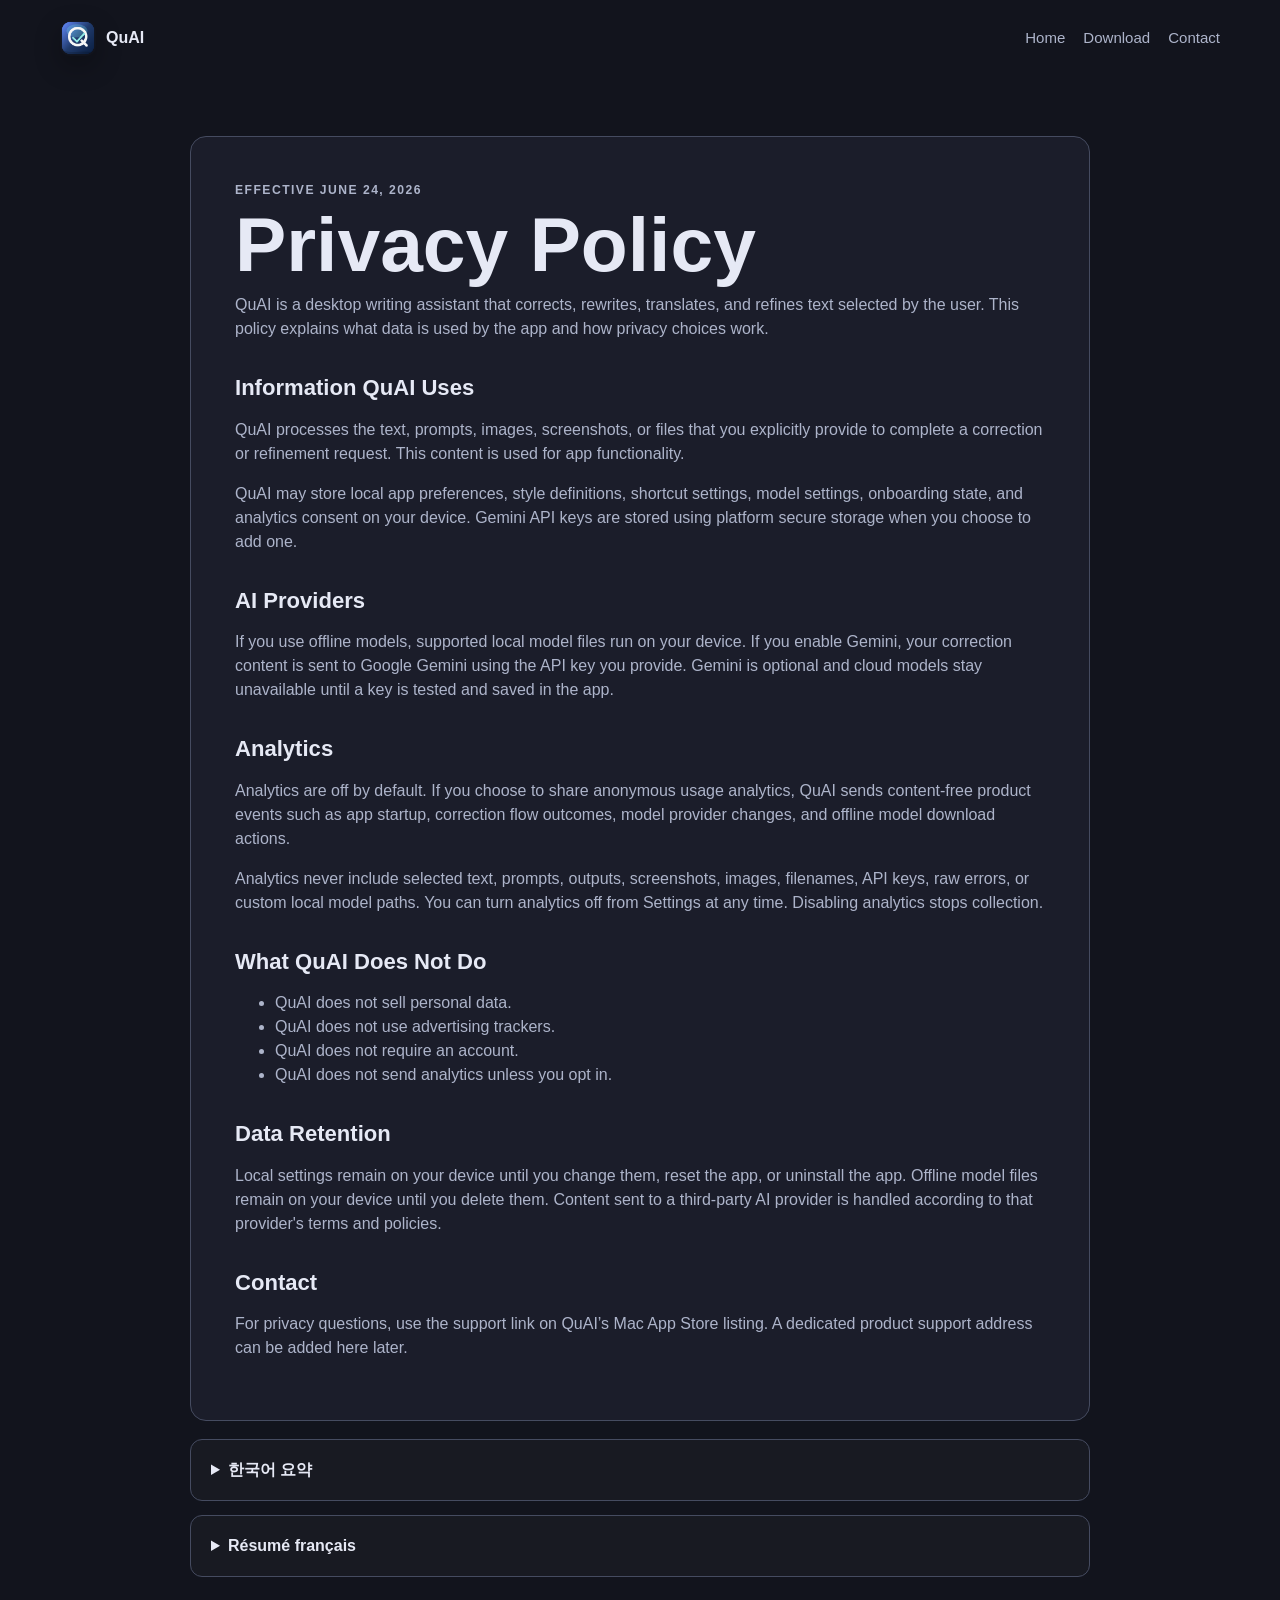
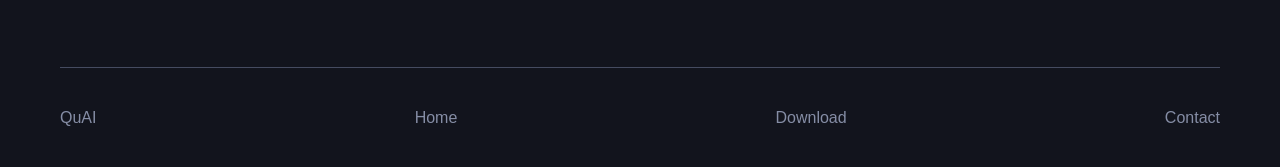
==== privacy/index.html @ df254c68 "Publish QuAI website" ====
<!doctype html>
<html lang="en">
  <head>
    <meta charset="utf-8">
    <meta name="viewport" content="width=device-width, initial-scale=1">
    <title>QuAI Privacy Policy</title>
    <meta
      name="description"
      content="QuAI privacy policy for app functionality, optional Gemini use, local models, and opt-in content-free analytics."
    >
    <meta name="theme-color" content="#12141d">
    <link rel="icon" href="/assets/quai-icon.png">
    <link rel="stylesheet" href="/styles.css">
  </head>
  <body>
    <header class="site-header">
      <a class="brand" href="/" aria-label="QuAI home">
        <img src="/assets/quai-icon.png" alt="" width="36" height="36">
        <span>QuAI</span>
      </a>
      <nav aria-label="Primary">
        <a href="/">Home</a>
        <a href="/#download">Download</a>
        <a href="/#contact">Contact</a>
      </nav>
    </header>

    <main class="policy-shell">
      <article class="policy">
        <p class="eyebrow">Effective June 24, 2026</p>
        <h1>Privacy Policy</h1>
        <p>
          QuAI is a desktop writing assistant that corrects, rewrites, translates,
          and refines text selected by the user. This policy explains what data is
          used by the app and how privacy choices work.
        </p>

        <h2>Information QuAI Uses</h2>
        <p>
          QuAI processes the text, prompts, images, screenshots, or files that you
          explicitly provide to complete a correction or refinement request. This
          content is used for app functionality.
        </p>
        <p>
          QuAI may store local app preferences, style definitions, shortcut
          settings, model settings, onboarding state, and analytics consent on your
          device. Gemini API keys are stored using platform secure storage when you
          choose to add one.
        </p>

        <h2>AI Providers</h2>
        <p>
          If you use offline models, supported local model files run on your device.
          If you enable Gemini, your correction content is sent to Google Gemini
          using the API key you provide. Gemini is optional and cloud models stay
          unavailable until a key is tested and saved in the app.
        </p>

        <h2>Analytics</h2>
        <p>
          Analytics are off by default. If you choose to share anonymous usage
          analytics, QuAI sends content-free product events such as app startup,
          correction flow outcomes, model provider changes, and offline model
          download actions.
        </p>
        <p>
          Analytics never include selected text, prompts, outputs, screenshots,
          images, filenames, API keys, raw errors, or custom local model paths. You
          can turn analytics off from Settings at any time. Disabling analytics
          stops collection.
        </p>

        <h2>What QuAI Does Not Do</h2>
        <ul>
          <li>QuAI does not sell personal data.</li>
          <li>QuAI does not use advertising trackers.</li>
          <li>QuAI does not require an account.</li>
          <li>QuAI does not send analytics unless you opt in.</li>
        </ul>

        <h2>Data Retention</h2>
        <p>
          Local settings remain on your device until you change them, reset the
          app, or uninstall the app. Offline model files remain on your device until
          you delete them. Content sent to a third-party AI provider is handled
          according to that provider's terms and policies.
        </p>

        <h2>Contact</h2>
        <p>
          For privacy questions, use the support link on QuAI’s Mac App Store
          listing. A dedicated product support address can be added here later.
        </p>
      </article>

      <section class="translations" aria-label="Localized summaries">
        <details>
          <summary>한국어 요약</summary>
          <p>
            QuAI는 사용자가 명시적으로 선택하거나 제공한 텍스트, 지시문, 이미지,
            스크린샷 또는 파일만 교정 기능을 위해 사용합니다. 오프라인 모델은
            기기에서 실행되며, Gemini는 사용자가 직접 추가하고 검증한 API 키가
            있을 때만 사용됩니다.
          </p>
          <p>
            분석은 기본적으로 꺼져 있습니다. 사용자가 동의한 경우에도 선택한
            텍스트, 프롬프트, 출력, 이미지, 파일 이름, API 키, 원시 오류 또는
            사용자 지정 로컬 모델 경로는 분석으로 전송되지 않습니다.
          </p>
        </details>
        <details>
          <summary>Résumé français</summary>
          <p>
            QuAI utilise uniquement le texte, les instructions, les images, les
            captures d'écran ou les fichiers que vous fournissez explicitement pour
            effectuer une correction. Les modèles hors ligne s'exécutent sur votre
            appareil, et Gemini n'est utilisé que si vous ajoutez et vérifiez votre
            propre clé API.
          </p>
          <p>
            Les analyses sont désactivées par défaut. Même si vous les activez,
            elles n'incluent jamais le texte sélectionné, les prompts, les sorties,
            les images, les noms de fichiers, les clés API, les erreurs brutes ou
            les chemins de modèles locaux personnalisés.
          </p>
        </details>
      </section>
    </main>

    <footer class="site-footer">
      <span>QuAI</span>
      <a href="/">Home</a>
      <a href="/#download">Download</a>
      <a href="/#contact">Contact</a>
    </footer>
  </body>
</html>
---- styles.css ----
:root {
  color-scheme: dark;
  --bg: #12141d;
  --bg-soft: #171a25;
  --surface: #1b1d2a;
  --surface-2: #2b2e3f;
  --text: #e6e9f5;
  --muted: #adb4ca;
  --quiet: #858da5;
  --line: #454b60;
  --accent: #6478dc;
  --accent-ink: #ffffff;
  --success: #2e7d32;
  --warm: #e7c978;
  --coral: #df7a68;
  --shadow: 0 26px 70px rgba(0, 0, 0, 0.34);
  font-family: ui-sans-serif, -apple-system, BlinkMacSystemFont, "Segoe UI", sans-serif;
}

* {
  box-sizing: border-box;
}

html {
  scroll-behavior: smooth;
}

body {
  margin: 0;
  background: var(--bg);
  color: var(--text);
  line-height: 1.5;
}

a {
  color: inherit;
}

h1,
h2,
h3,
p {
  overflow-wrap: anywhere;
}

h1 {
  max-width: 760px;
  margin: 0;
  font-size: clamp(4.4rem, 11vw, 9rem);
  line-height: 0.86;
  letter-spacing: 0;
}

h2 {
  margin: 0;
  font-size: clamp(2rem, 4vw, 3.6rem);
  line-height: 1;
  letter-spacing: 0;
}

h3 {
  margin: 0 0 10px;
  font-size: 1.08rem;
}

.site-header,
.site-footer {
  width: min(1160px, calc(100% - 40px));
  margin: 0 auto;
  display: flex;
  align-items: center;
  justify-content: space-between;
  gap: 24px;
}

.site-header {
  min-height: 76px;
}

.brand {
  display: inline-flex;
  align-items: center;
  gap: 10px;
  font-weight: 780;
  text-decoration: none;
  letter-spacing: 0;
}

.brand img {
  border-radius: 10px;
  box-shadow: 0 10px 26px rgba(0, 0, 0, 0.28);
}

nav {
  display: flex;
  align-items: center;
  gap: 18px;
  color: var(--muted);
  font-size: 0.94rem;
}

nav a,
.site-footer a,
.privacy-points a,
.contact-band a,
.policy a,
.translations a {
  text-decoration: none;
}

nav a:hover,
.site-footer a:hover,
.privacy-points a:hover,
.contact-band a:hover,
.policy a:hover,
.translations a:hover {
  color: var(--accent);
}

.hero {
  width: min(1160px, calc(100% - 40px));
  min-height: calc(100vh - 76px);
  margin: 0 auto;
  display: grid;
  grid-template-columns: minmax(0, 0.86fr) minmax(380px, 1.14fr);
  align-items: center;
  gap: 58px;
  padding: 42px 0 76px;
}

.eyebrow {
  margin: 0 0 12px;
  color: var(--accent);
  font-size: 0.76rem;
  font-weight: 780;
  letter-spacing: 0.12em;
  text-transform: uppercase;
}

.lede {
  max-width: 620px;
  margin: 24px 0 0;
  color: var(--muted);
  font-size: clamp(1.08rem, 2vw, 1.28rem);
}

.hero-actions {
  display: flex;
  flex-wrap: wrap;
  gap: 12px;
  margin-top: 34px;
}

.button {
  display: inline-flex;
  align-items: center;
  justify-content: center;
  min-height: 46px;
  padding: 0 18px;
  border-radius: 8px;
  border: 1px solid var(--line);
  font-weight: 780;
  text-decoration: none;
  white-space: nowrap;
}

.button.primary {
  border-color: transparent;
  background: var(--accent);
  color: var(--accent-ink);
}

.button.secondary {
  color: var(--text);
  background: rgba(255, 255, 255, 0.045);
}

.button.disabled {
  color: var(--quiet);
  background: rgba(255, 255, 255, 0.035);
  cursor: default;
}

.availability {
  margin: 14px 0 0;
  color: var(--quiet);
  font-size: 0.92rem;
}

.product-visual {
  border: 1px solid var(--line);
  border-radius: 16px;
  background: var(--surface);
  box-shadow: var(--shadow);
  overflow: hidden;
}

.window-bar {
  display: grid;
  grid-template-columns: 12px 12px 12px 1fr;
  gap: 8px;
  align-items: center;
  padding: 16px 18px;
  border-bottom: 1px solid var(--line);
  background: rgba(255, 255, 255, 0.035);
}

.window-bar span {
  width: 12px;
  height: 12px;
  border-radius: 999px;
  background: #666a61;
}

.window-bar span:first-child {
  background: var(--coral);
}

.window-bar span:nth-child(2) {
  background: var(--warm);
}

.window-bar span:nth-child(3) {
  background: var(--accent);
}

.window-bar strong {
  justify-self: end;
  color: var(--muted);
  font-size: 0.9rem;
}

.diff-preview {
  display: grid;
  grid-template-columns: 1fr 1fr;
  min-height: 286px;
}

.diff-preview section {
  padding: 28px;
}

.diff-preview section + section {
  border-left: 1px solid var(--line);
  background: rgba(100, 120, 220, 0.12);
}

.label,
.platform {
  margin: 0 0 18px;
  color: var(--quiet);
  font-size: 0.78rem;
  font-weight: 780;
  letter-spacing: 0.08em;
  text-transform: uppercase;
}

.diff-preview section p:last-child {
  margin: 0;
  font-size: clamp(1.34rem, 2.3vw, 1.95rem);
  line-height: 1.18;
}

.style-strip {
  display: flex;
  flex-wrap: wrap;
  gap: 10px;
  padding: 16px 18px 18px;
  border-top: 1px solid var(--line);
  background: var(--bg-soft);
}

.style-strip span {
  padding: 8px 10px;
  border-radius: 7px;
  background: var(--surface-2);
  color: var(--muted);
  font-size: 0.84rem;
}

.section {
  width: min(1160px, calc(100% - 40px));
  margin: 0 auto;
  padding: 86px 0;
}

.section-heading {
  display: grid;
  grid-template-columns: 0.82fr 1.18fr;
  gap: 48px;
  align-items: start;
  margin-bottom: 34px;
}

.feature-grid,
.download-grid {
  display: grid;
  border-top: 1px solid var(--line);
  border-left: 1px solid var(--line);
}

.feature-grid {
  grid-template-columns: repeat(3, minmax(0, 1fr));
}

.download-grid {
  grid-template-columns: repeat(2, minmax(0, 1fr));
}

.feature-grid article,
.download-card {
  min-height: 194px;
  padding: 24px;
  border-right: 1px solid var(--line);
  border-bottom: 1px solid var(--line);
  background: rgba(255, 255, 255, 0.025);
}

.feature-grid p,
.download-card p,
.policy p,
.translations p {
  color: var(--muted);
}

.download-card {
  display: grid;
  align-content: start;
  gap: 8px;
}

.download-card .button {
  justify-self: start;
  margin-top: 8px;
}

.featured-download {
  background: rgba(100, 120, 220, 0.12);
}

.privacy-band,
.contact-band {
  width: min(1160px, calc(100% - 40px));
  margin: 0 auto;
  display: grid;
  grid-template-columns: minmax(0, 0.9fr) minmax(0, 1.1fr);
  gap: 48px;
  padding: 52px;
  border: 1px solid var(--line);
  border-radius: 16px;
  background: var(--surface);
}

.contact-band {
  margin-bottom: 86px;
}

.privacy-points {
  display: grid;
  gap: 14px;
}

.privacy-points p,
.contact-band p {
  margin: 0;
  color: var(--muted);
}

.privacy-points a,
.contact-band a,
.policy a,
.translations a {
  color: var(--accent);
  font-weight: 760;
}

.site-footer {
  min-height: 100px;
  border-top: 1px solid var(--line);
  color: var(--quiet);
}

.policy-shell {
  width: min(900px, calc(100% - 40px));
  margin: 0 auto;
  padding: 60px 0 90px;
}

.policy {
  padding: 44px;
  border: 1px solid var(--line);
  border-radius: 16px;
  background: var(--surface);
}

.policy h1,
.not-found h1 {
  font-size: clamp(2.7rem, 6vw, 5.4rem);
}

.policy h2 {
  margin-top: 34px;
  font-size: 1.38rem;
  line-height: 1.2;
}

.policy ul {
  color: var(--muted);
}

.translations {
  display: grid;
  gap: 14px;
  margin-top: 18px;
}

details {
  border: 1px solid var(--line);
  border-radius: 12px;
  background: rgba(255, 255, 255, 0.025);
}

summary {
  cursor: pointer;
  padding: 18px 20px;
  font-weight: 760;
}

details p {
  margin: 0;
  padding: 0 20px 20px;
}

.not-found {
  min-height: 100vh;
  width: min(520px, calc(100% - 40px));
  margin: 0 auto;
  display: grid;
  place-content: center;
  justify-items: start;
  gap: 16px;
}

.not-found p {
  color: var(--muted);
}

@media (max-width: 900px) {
  .site-header,
  .site-footer {
    align-items: flex-start;
    flex-direction: column;
    justify-content: center;
    padding: 18px 0;
  }

  nav {
    flex-wrap: wrap;
  }

  .hero,
  .section-heading,
  .privacy-band,
  .contact-band {
    grid-template-columns: 1fr;
  }

  .hero {
    min-height: auto;
    padding-top: 28px;
  }

  .product-visual,
  .privacy-band,
  .contact-band,
  .policy {
    border-radius: 12px;
  }

  .feature-grid,
  .download-grid,
  .diff-preview {
    grid-template-columns: 1fr;
  }

  .diff-preview section + section {
    border-left: 0;
    border-top: 1px solid var(--line);
  }

  .privacy-band,
  .contact-band,
  .policy {
    padding: 28px;
  }
}

@media (max-width: 520px) {
  .site-header,
  .site-footer,
  .hero,
  .section,
  .privacy-band,
  .contact-band,
  .policy-shell {
    width: min(100% - 28px, 1160px);
  }

  h1 {
    font-size: clamp(3.6rem, 22vw, 5rem);
  }

  .hero-actions {
    flex-direction: column;
  }

  .button {
    width: 100%;
    white-space: normal;
    text-align: center;
  }
}
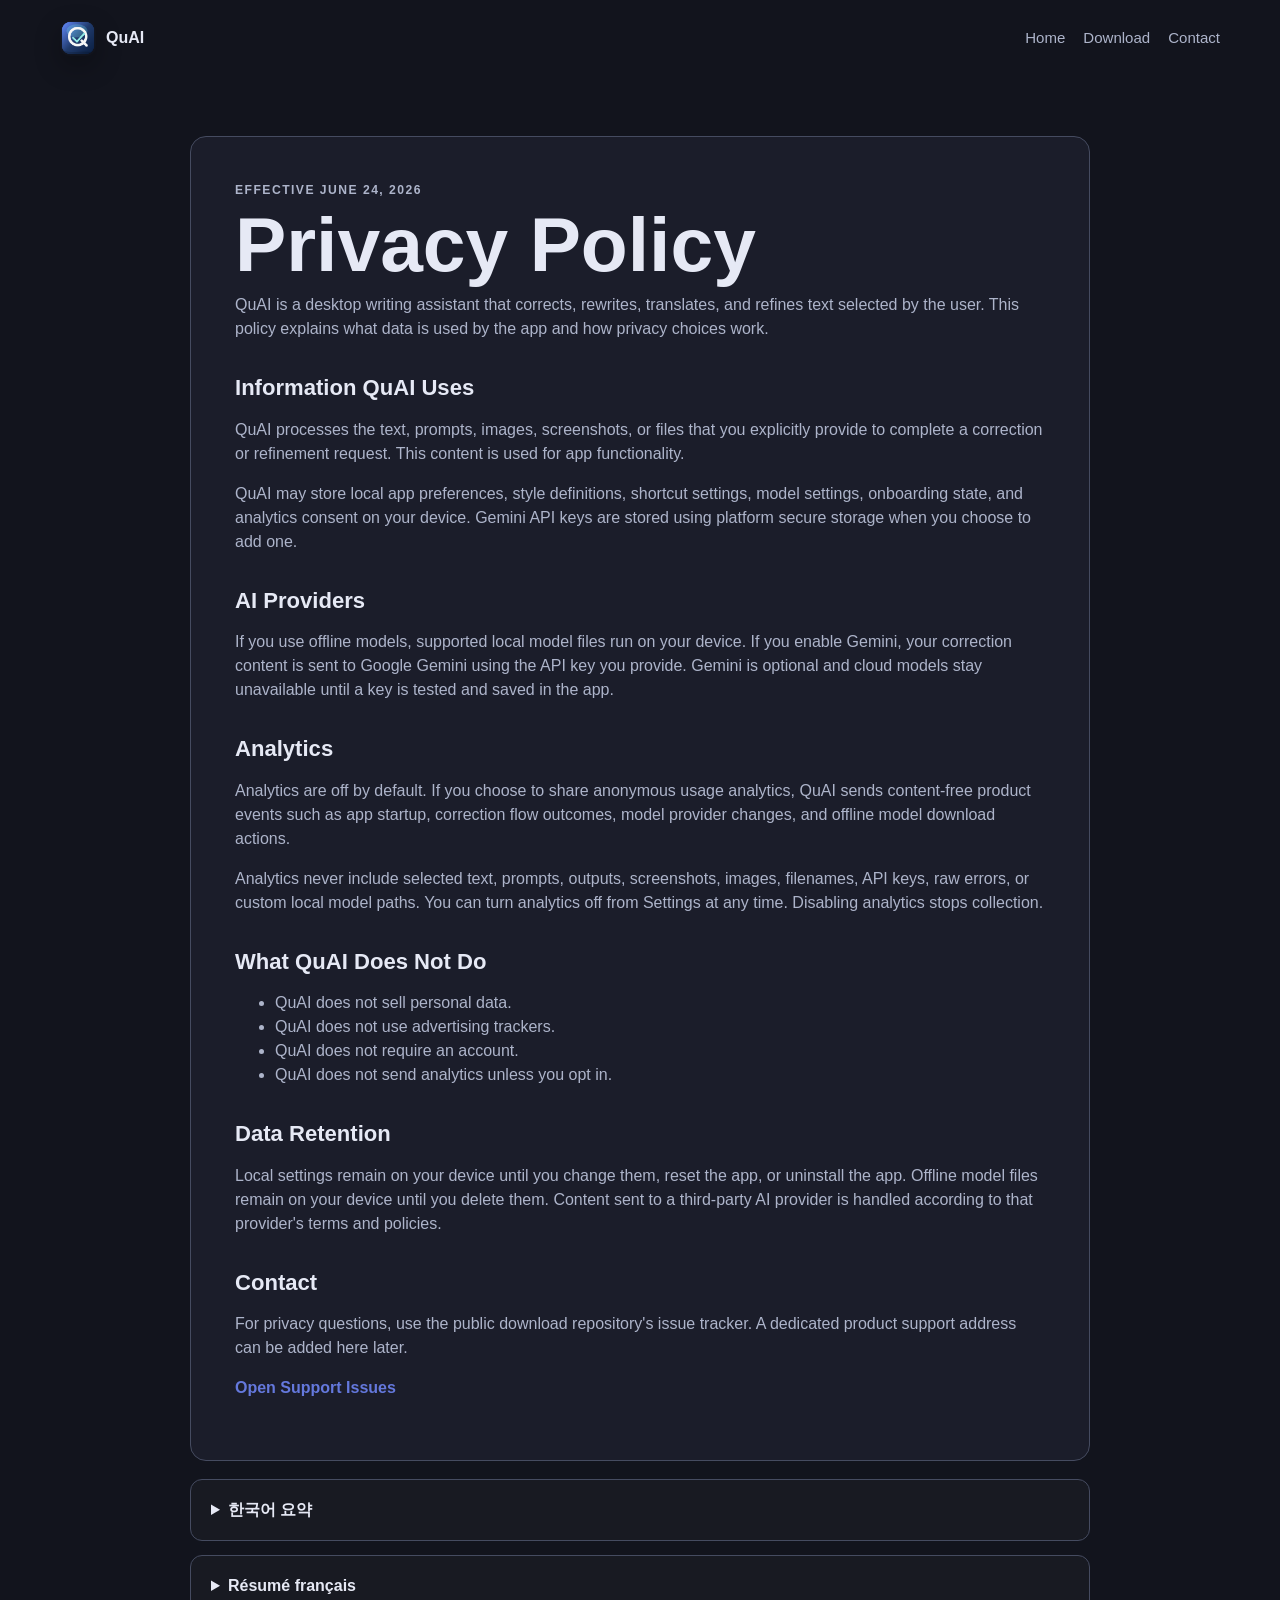
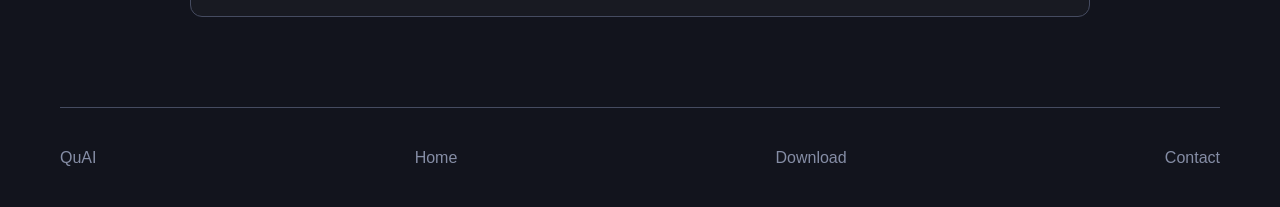
==== commit c72ab2da: "Update download links for direct release" ====
--- a/privacy/index.html
+++ b/privacy/index.html
@@ -88,8 +88,11 @@
 
         <h2>Contact</h2>
         <p>
-          For privacy questions, use the support link on QuAI’s Mac App Store
-          listing. A dedicated product support address can be added here later.
+          For privacy questions, use the public download repository's issue
+          tracker. A dedicated product support address can be added here later.
+        </p>
+        <p>
+          <a href="https://github.com/leehack/homebrew-quai/issues">Open Support Issues</a>
         </p>
       </article>
 
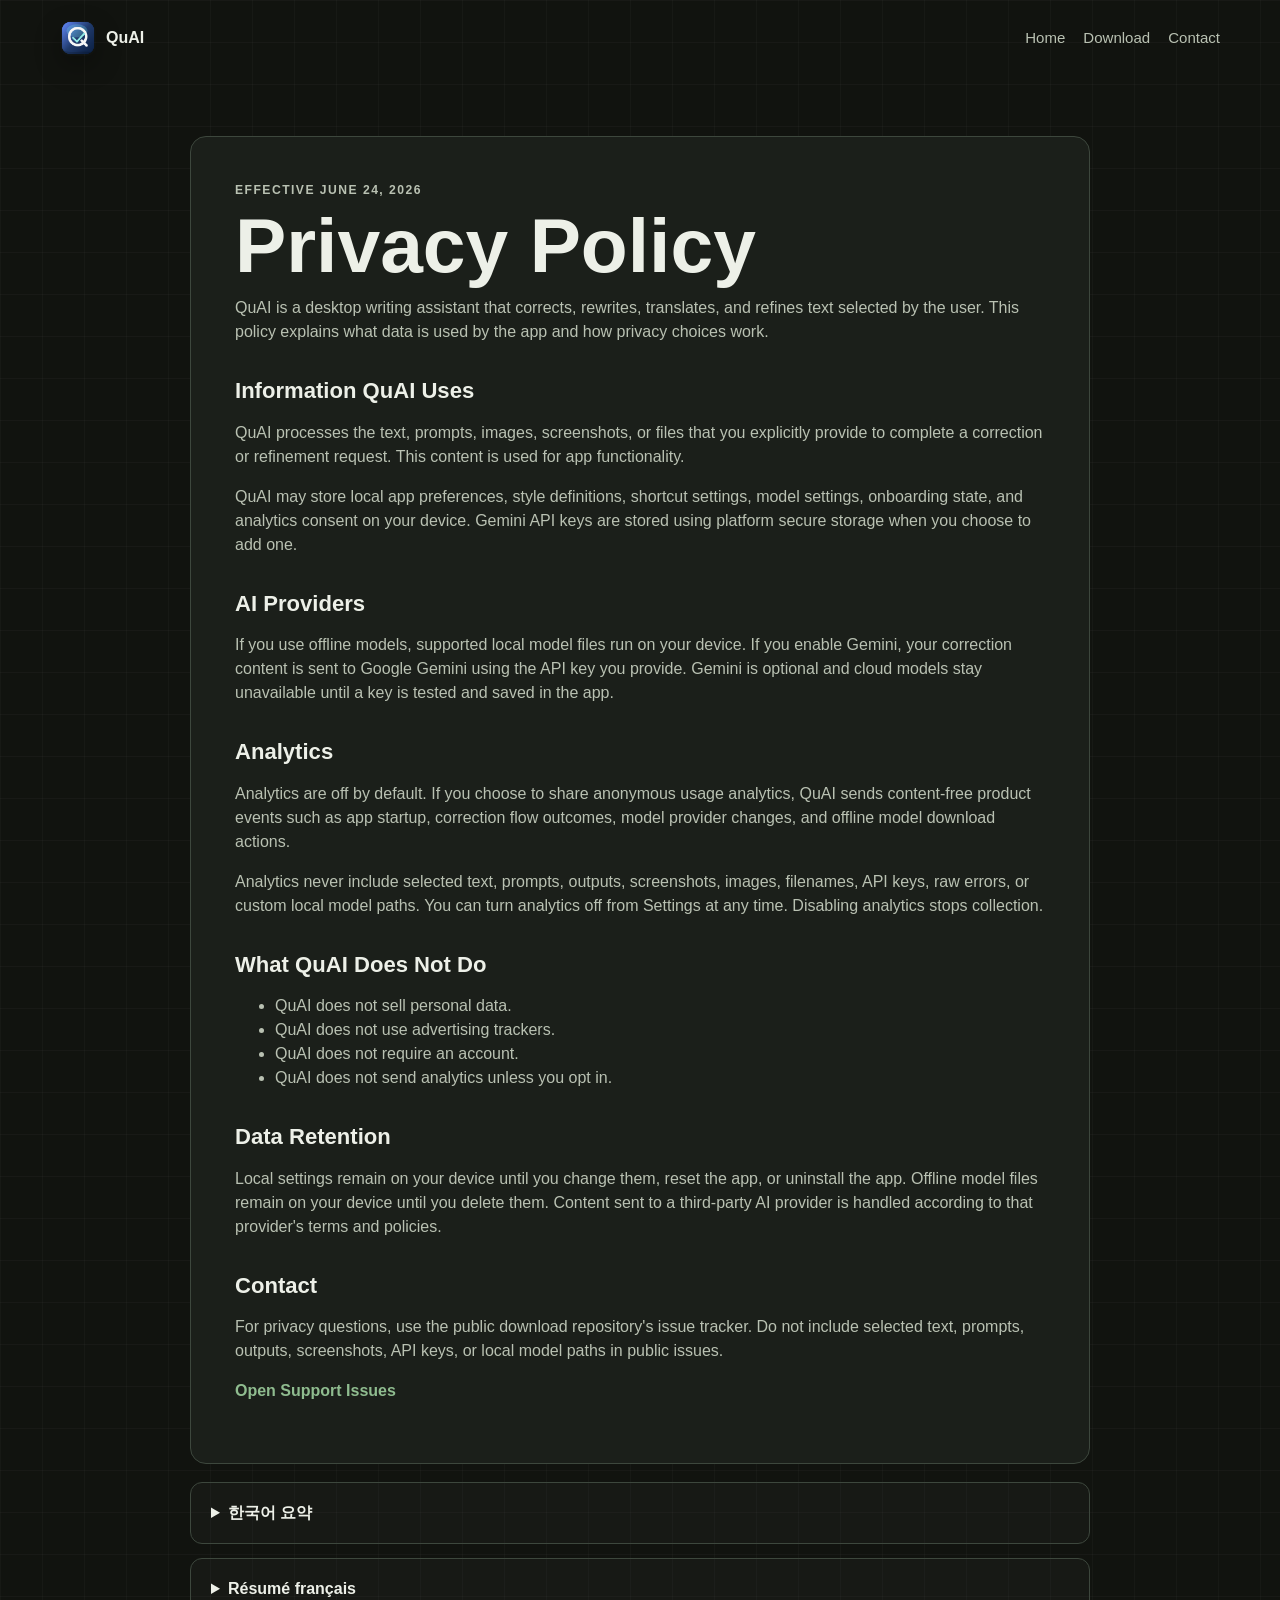
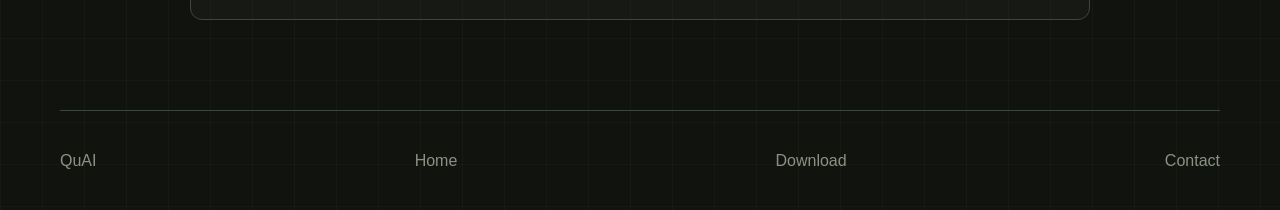
==== commit c2d100fd: "Improve download landing page" ====
--- a/privacy/index.html
+++ b/privacy/index.html
@@ -89,7 +89,8 @@
         <h2>Contact</h2>
         <p>
           For privacy questions, use the public download repository's issue
-          tracker. A dedicated product support address can be added here later.
+          tracker. Do not include selected text, prompts, outputs, screenshots,
+          API keys, or local model paths in public issues.
         </p>
         <p>
           <a href="https://github.com/leehack/homebrew-quai/issues">Open Support Issues</a>
--- a/styles.css
+++ b/styles.css
@@ -1,18 +1,19 @@
 :root {
   color-scheme: dark;
-  --bg: #12141d;
-  --bg-soft: #171a25;
-  --surface: #1b1d2a;
-  --surface-2: #2b2e3f;
-  --text: #e6e9f5;
-  --muted: #adb4ca;
-  --quiet: #858da5;
-  --line: #454b60;
-  --accent: #6478dc;
+  --bg: #11130f;
+  --bg-soft: #171a15;
+  --surface: #1b1f1a;
+  --surface-2: #252b25;
+  --text: #edf0e8;
+  --muted: #b9c1b2;
+  --quiet: #899284;
+  --line: #3d473d;
+  --accent: #8fbc8f;
   --accent-ink: #ffffff;
   --success: #2e7d32;
-  --warm: #e7c978;
-  --coral: #df7a68;
+  --warm: #e2c36f;
+  --coral: #d97866;
+  --steel: #9ab0d1;
   --shadow: 0 26px 70px rgba(0, 0, 0, 0.34);
   font-family: ui-sans-serif, -apple-system, BlinkMacSystemFont, "Segoe UI", sans-serif;
 }
@@ -27,7 +28,11 @@
 
 body {
   margin: 0;
-  background: var(--bg);
+  background:
+    linear-gradient(rgba(255, 255, 255, 0.026) 1px, transparent 1px),
+    linear-gradient(90deg, rgba(255, 255, 255, 0.022) 1px, transparent 1px),
+    var(--bg);
+  background-size: 42px 42px;
   color: var(--text);
   line-height: 1.5;
 }
@@ -46,8 +51,8 @@
 h1 {
   max-width: 760px;
   margin: 0;
-  font-size: clamp(4.4rem, 11vw, 9rem);
-  line-height: 0.86;
+  font-size: clamp(4rem, 8vw, 7.5rem);
+  line-height: 0.9;
   letter-spacing: 0;
 }
 
@@ -75,6 +80,8 @@
 
 .site-header {
   min-height: 76px;
+  position: relative;
+  z-index: 3;
 }
 
 .brand {
@@ -119,13 +126,13 @@
 
 .hero {
   width: min(1160px, calc(100% - 40px));
-  min-height: calc(100vh - 76px);
+  min-height: calc(92vh - 76px);
   margin: 0 auto;
   display: grid;
-  grid-template-columns: minmax(0, 0.86fr) minmax(380px, 1.14fr);
-  align-items: center;
-  gap: 58px;
-  padding: 42px 0 76px;
+  grid-template-columns: minmax(0, 0.9fr) minmax(410px, 1.1fr);
+  align-items: center;
+  gap: 50px;
+  padding: 30px 0 58px;
 }
 
 .eyebrow {
@@ -148,7 +155,7 @@
   display: flex;
   flex-wrap: wrap;
   gap: 12px;
-  margin-top: 34px;
+  margin-top: 30px;
 }
 
 .button {
@@ -166,13 +173,18 @@
 
 .button.primary {
   border-color: transparent;
-  background: var(--accent);
-  color: var(--accent-ink);
+  background: #e8efdf;
+  color: #141712;
 }
 
 .button.secondary {
   color: var(--text);
   background: rgba(255, 255, 255, 0.045);
+}
+
+.button:hover {
+  transform: translateY(-1px);
+  transition: transform 160ms ease, border-color 160ms ease, background 160ms ease;
 }
 
 .button.disabled {
@@ -187,12 +199,55 @@
   font-size: 0.92rem;
 }
 
+.trust-row {
+  display: flex;
+  flex-wrap: wrap;
+  gap: 8px;
+  margin-top: 16px;
+}
+
+.trust-row span {
+  display: inline-flex;
+  align-items: center;
+  min-height: 30px;
+  padding: 0 10px;
+  border: 1px solid rgba(143, 188, 143, 0.34);
+  border-radius: 999px;
+  background: rgba(143, 188, 143, 0.08);
+  color: var(--muted);
+  font-size: 0.82rem;
+}
+
 .product-visual {
   border: 1px solid var(--line);
   border-radius: 16px;
-  background: var(--surface);
+  background: rgba(27, 31, 26, 0.96);
   box-shadow: var(--shadow);
   overflow: hidden;
+}
+
+.desktop-strip {
+  display: grid;
+  grid-template-columns: auto auto 1fr;
+  gap: 8px;
+  align-items: center;
+  padding: 10px 14px;
+  border-bottom: 1px solid rgba(61, 71, 61, 0.75);
+  background: #10130f;
+  color: var(--quiet);
+  font-size: 0.78rem;
+}
+
+.desktop-strip span {
+  padding: 4px 8px;
+  border-radius: 6px;
+  background: rgba(255, 255, 255, 0.05);
+}
+
+.desktop-strip strong {
+  justify-self: end;
+  color: var(--muted);
+  font-weight: 720;
 }
 
 .window-bar {
@@ -221,7 +276,7 @@
 }
 
 .window-bar span:nth-child(3) {
-  background: var(--accent);
+  background: var(--steel);
 }
 
 .window-bar strong {
@@ -233,11 +288,14 @@
 .diff-preview {
   display: grid;
   grid-template-columns: 1fr 1fr;
-  min-height: 286px;
+  min-height: 300px;
 }
 
 .diff-preview section {
   padding: 28px;
+  display: grid;
+  align-content: start;
+  gap: 16px;
 }
 
 .diff-preview section + section {
@@ -255,10 +313,19 @@
   text-transform: uppercase;
 }
 
-.diff-preview section p:last-child {
+.diff-preview section > p:not(.label) {
   margin: 0;
   font-size: clamp(1.34rem, 2.3vw, 1.95rem);
   line-height: 1.18;
+}
+
+.diff-preview mark {
+  justify-self: start;
+  padding: 7px 9px;
+  border-radius: 7px;
+  background: rgba(226, 195, 111, 0.14);
+  color: var(--warm);
+  font-size: 0.78rem;
 }
 
 .style-strip {
@@ -281,7 +348,7 @@
 .section {
   width: min(1160px, calc(100% - 40px));
   margin: 0 auto;
-  padding: 86px 0;
+  padding: 76px 0;
 }
 
 .section-heading {
@@ -293,7 +360,8 @@
 }
 
 .feature-grid,
-.download-grid {
+.download-grid,
+.workflow-grid {
   display: grid;
   border-top: 1px solid var(--line);
   border-left: 1px solid var(--line);
@@ -303,39 +371,84 @@
   grid-template-columns: repeat(3, minmax(0, 1fr));
 }
 
+.workflow-grid {
+  grid-template-columns: repeat(3, minmax(0, 1fr));
+}
+
 .download-grid {
   grid-template-columns: repeat(2, minmax(0, 1fr));
 }
 
 .feature-grid article,
+.workflow-grid article,
 .download-card {
   min-height: 194px;
   padding: 24px;
   border-right: 1px solid var(--line);
   border-bottom: 1px solid var(--line);
-  background: rgba(255, 255, 255, 0.025);
+  background: rgba(255, 255, 255, 0.03);
 }
 
 .feature-grid p,
+.workflow-grid p,
 .download-card p,
 .policy p,
 .translations p {
   color: var(--muted);
 }
 
+.workflow-section {
+  padding-top: 38px;
+}
+
+.step-number {
+  display: inline-flex;
+  margin-bottom: 22px;
+  color: var(--warm);
+  font-size: 0.8rem;
+  font-weight: 820;
+  letter-spacing: 0.12em;
+}
+
 .download-card {
   display: grid;
   align-content: start;
-  gap: 8px;
-}
-
-.download-card .button {
+  gap: 12px;
+}
+
+.download-card .button,
+.download-card .text-link {
   justify-self: start;
-  margin-top: 8px;
 }
 
 .featured-download {
-  background: rgba(100, 120, 220, 0.12);
+  background: rgba(143, 188, 143, 0.11);
+}
+
+.install-steps {
+  display: grid;
+  gap: 10px;
+  margin: 8px 0 4px;
+  padding-left: 20px;
+  color: var(--muted);
+}
+
+.install-steps li {
+  padding-left: 4px;
+}
+
+.download-actions {
+  display: flex;
+  flex-wrap: wrap;
+  gap: 14px;
+  align-items: center;
+  margin-top: 4px;
+}
+
+.text-link {
+  color: var(--accent);
+  font-weight: 760;
+  text-decoration: none;
 }
 
 .privacy-band,
@@ -372,6 +485,10 @@
 .translations a {
   color: var(--accent);
   font-weight: 760;
+}
+
+.contact-band .button {
+  justify-self: start;
 }
 
 .site-footer {
@@ -478,6 +595,7 @@
   }
 
   .feature-grid,
+  .workflow-grid,
   .download-grid,
   .diff-preview {
     grid-template-columns: 1fr;
@@ -514,6 +632,22 @@
     flex-direction: column;
   }
 
+  nav {
+    display: grid;
+    grid-template-columns: repeat(3, max-content);
+    column-gap: 16px;
+    row-gap: 8px;
+    font-size: 0.84rem;
+  }
+
+  .desktop-strip {
+    grid-template-columns: 1fr;
+  }
+
+  .desktop-strip strong {
+    justify-self: start;
+  }
+
   .button {
     width: 100%;
     white-space: normal;
